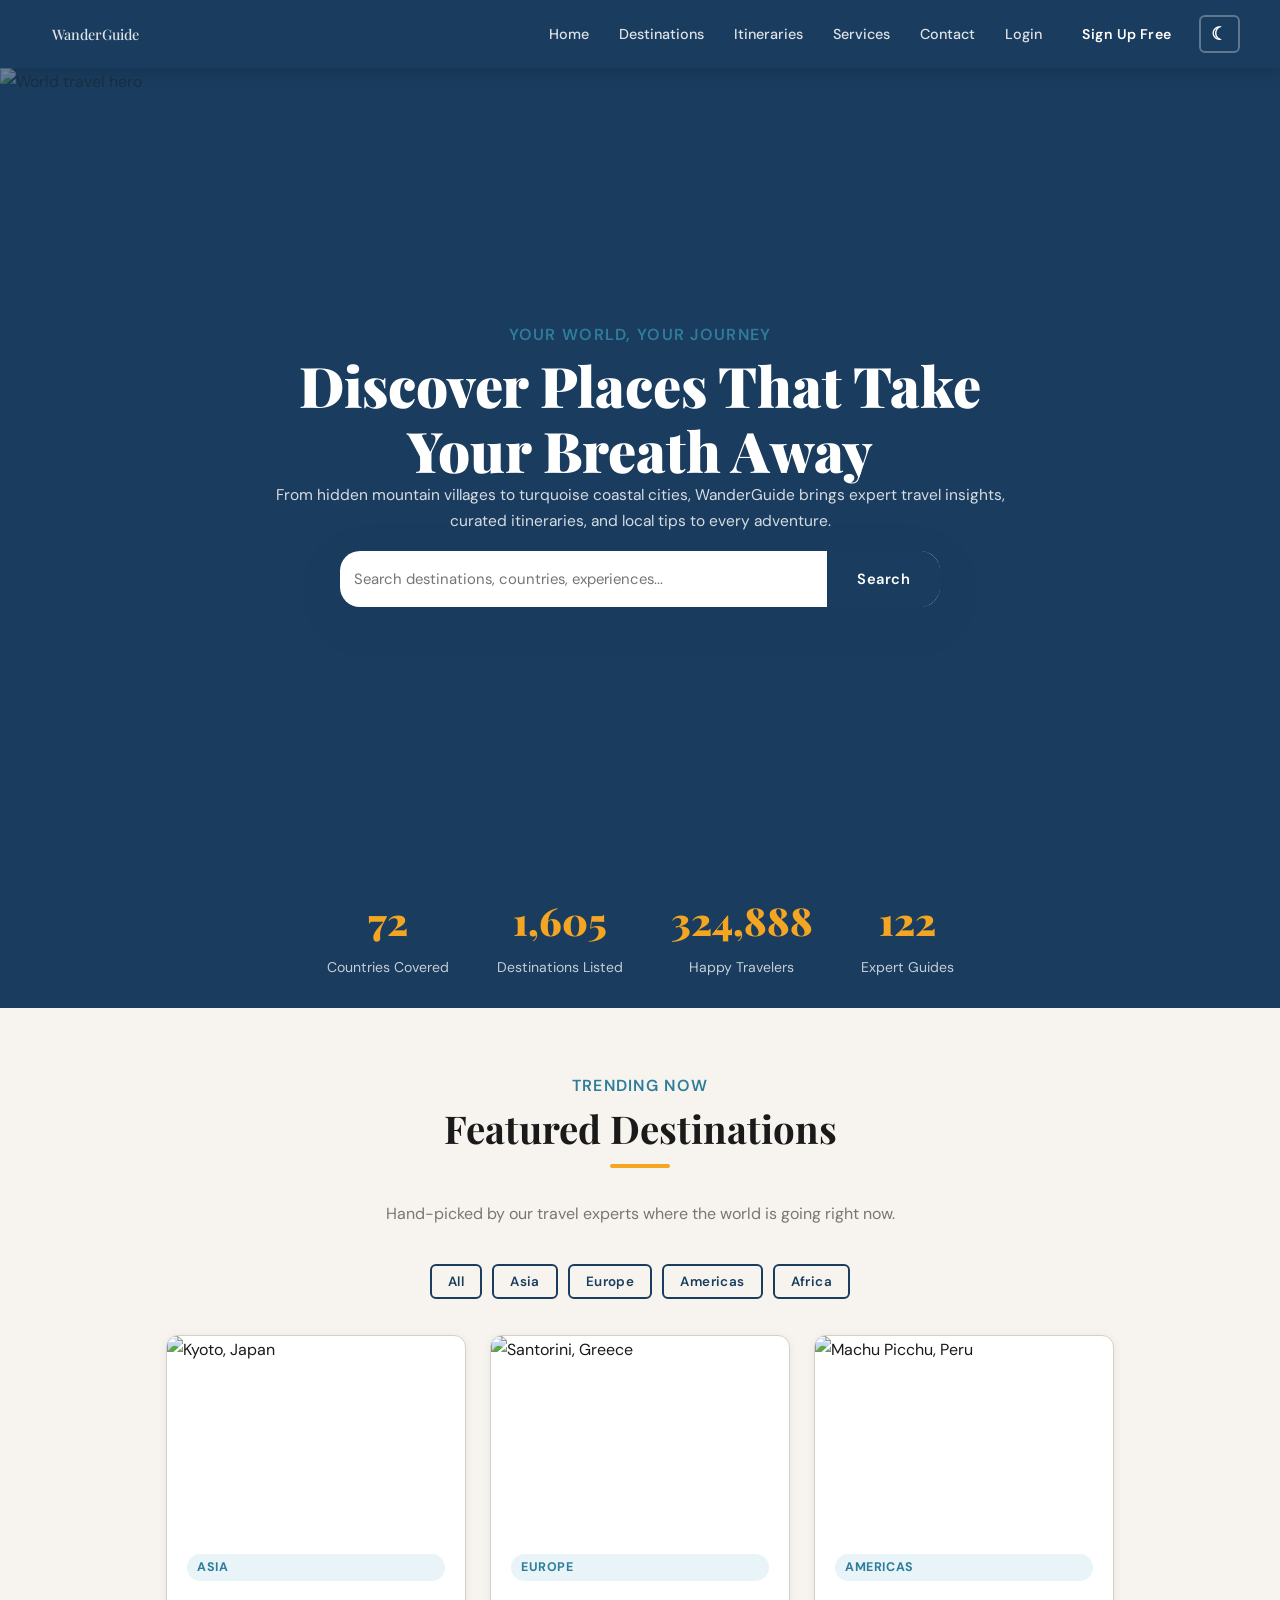
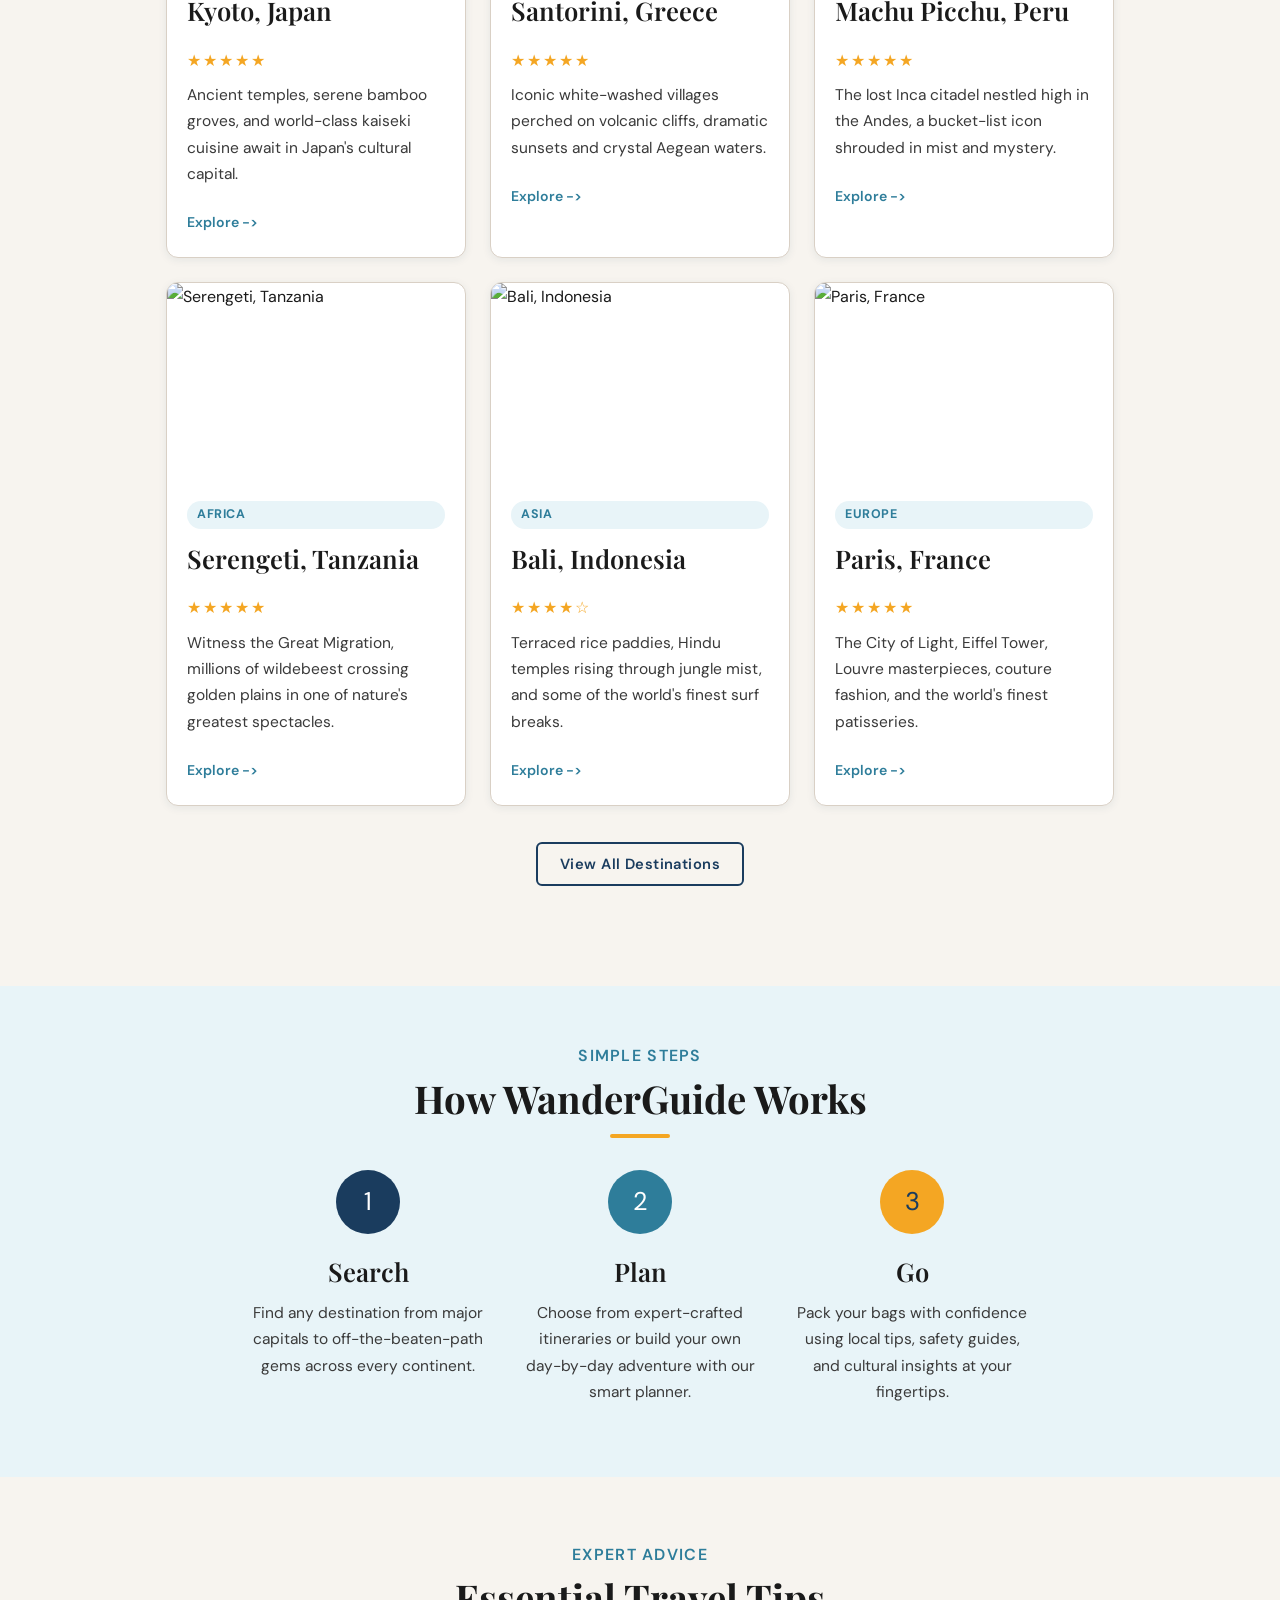
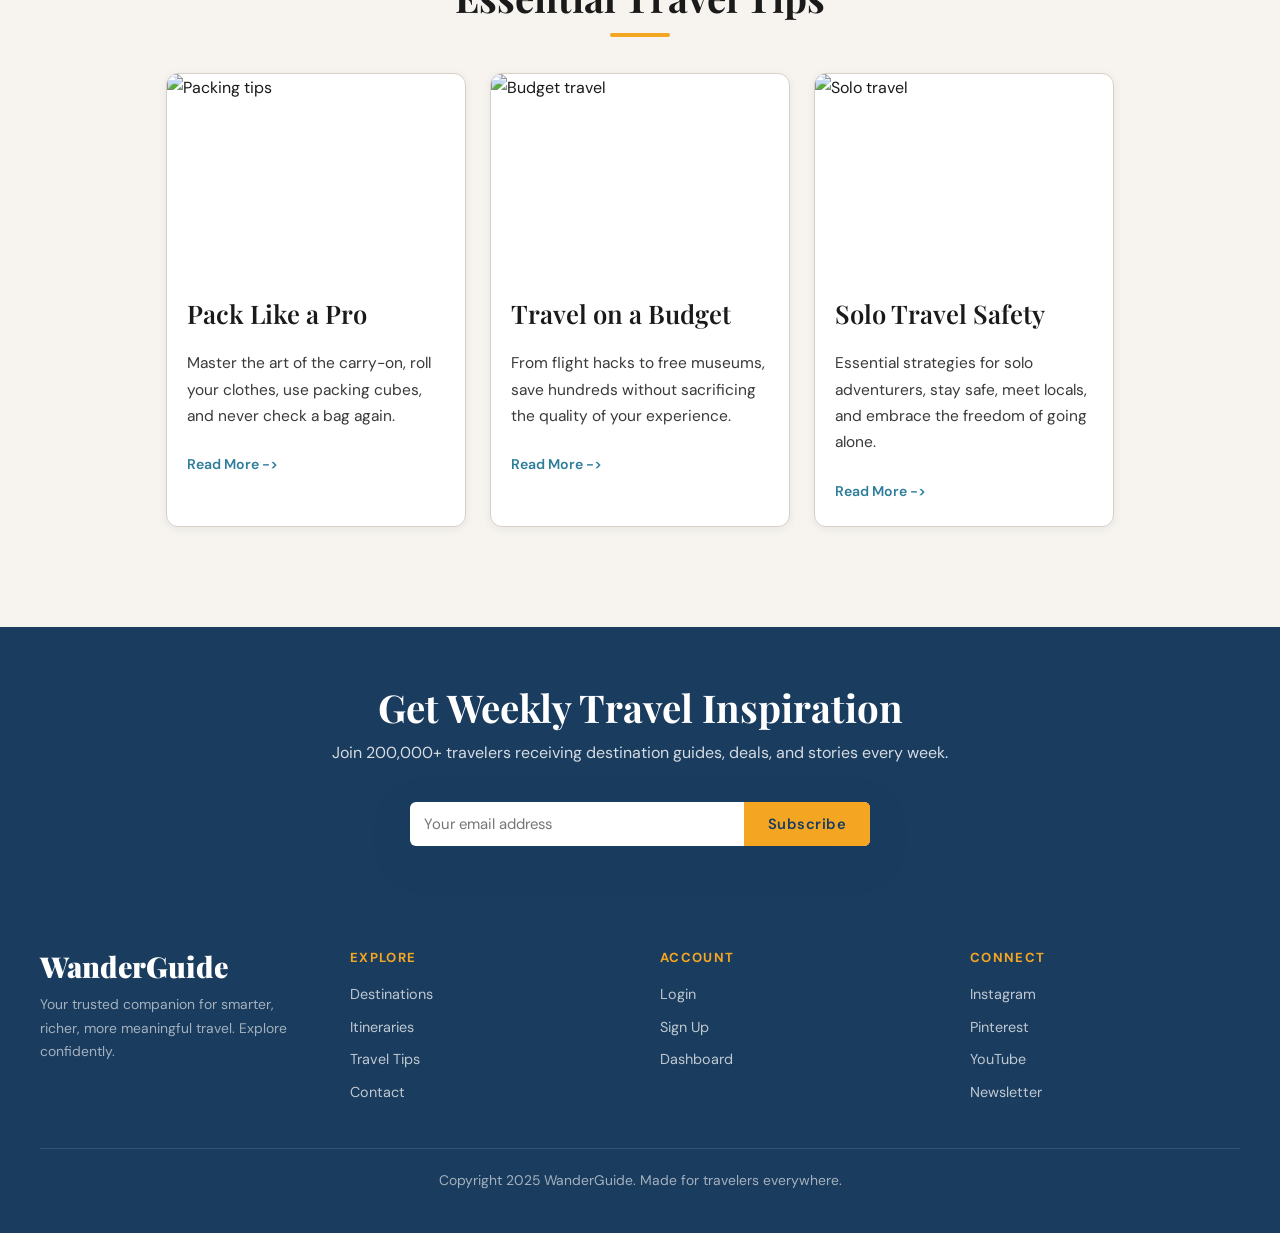
==== TravelGuide/index.html @ c43b53de "Initial commit" ====
<!DOCTYPE html>
<html lang="en">
<head>
  <meta charset="UTF-8">
  <meta name="viewport" content="width=device-width, initial-scale=1.0">
  <title>WanderGuide - Explore the World</title>
  <link rel="stylesheet" href="cssFile/globalStyles.css">
</head>
<body class="page">
  <nav>
    <a href="index.html">WanderGuide</a>
    <button class="menu-toggle" id="menuToggle" aria-label="Toggle menu" aria-expanded="false">
      <span></span><span></span><span></span>
    </button>
    <ul id="navMenu">
      <li><a href="index.html">Home</a></li>
      <li class="dropdown">
        <a href="pages/destinations.html">Destinations</a>
        <ul class="dropdown-menu">
          <li><a href="pages/destinations.html?region=asia">Asia</a></li>
          <li><a href="pages/destinations.html?region=europe">Europe</a></li>
          <li><a href="pages/destinations.html?region=americas">Americas</a></li>
          <li><a href="pages/destinations.html?region=africa">Africa</a></li>
        </ul>
      </li>
      <li><a href="pages/itineraries.html">Itineraries</a></li>
      <li><a href="pages/services.html">Services</a></li>
      <li><a href="pages/contact.html">Contact</a></li>
      <li><a href="pages/login.html">Login</a></li>
      <li><button onclick="location.href='pages/signup.html'">Sign Up Free</button></li>
      <li><button class="theme-toggle" id="themeToggle" onclick="toggleTheme()">Moon</button></li>
    </ul>
  </nav>

  <section class="hero">
    <img class="hero-bg" src="https://images.unsplash.com/photo-1488085061387-422e29b40080?w=1600&q=80" alt="World travel hero">
    <div class="hero-content">
      <h4>Your World, Your Journey</h4>
      <h1>Discover Places That Take Your Breath Away</h1>
      <p>From hidden mountain villages to turquoise coastal cities, WanderGuide brings expert travel insights, curated itineraries, and local tips to every adventure.</p>
      <form id="heroSearch" class="search-bar">
        <input id="searchInput" type="text" placeholder="Search destinations, countries, experiences..." autocomplete="off">
        <button type="submit">Search</button>
      </form>
    </div>
  </section>

  <section class="stats-strip">
    <div class="stats-grid">
      <div class="stat-item">
        <strong data-counter="190">0</strong>
        <span>Countries Covered</span>
      </div>
      <div class="stat-item">
        <strong data-counter="4200">0</strong>
        <span>Destinations Listed</span>
      </div>
      <div class="stat-item">
        <strong data-counter="850000">0</strong>
        <span>Happy Travelers</span>
      </div>
      <div class="stat-item">
        <strong data-counter="320">0</strong>
        <span>Expert Guides</span>
      </div>
    </div>
  </section>

  <section class="section">
    <h4 class="section-title">Trending Now</h4>
    <h2 class="section-title">Featured Destinations</h2>
    <div class="divider"></div>
    <p class="section-subtitle">Hand-picked by our travel experts where the world is going right now.</p>

    <div class="filter-row">
      <button class="filter-btn" data-filter="all" onclick="filterDestinations('all')">All</button>
      <button class="filter-btn" data-filter="asia" onclick="filterDestinations('asia')">Asia</button>
      <button class="filter-btn" data-filter="europe" onclick="filterDestinations('europe')">Europe</button>
      <button class="filter-btn" data-filter="americas" onclick="filterDestinations('americas')">Americas</button>
      <button class="filter-btn" data-filter="africa" onclick="filterDestinations('africa')">Africa</button>
    </div>

    <div class="card-container">
      <div class="card reveal" data-category="asia">
        <img src="https://images.unsplash.com/photo-1528360983277-13d401cdc186?w=600&q=80" alt="Kyoto, Japan">
        <div class="card-body">
          <span class="tag">Asia</span>
          <h3>Kyoto, Japan</h3>
          <div class="stars">★★★★★</div>
          <p>Ancient temples, serene bamboo groves, and world-class kaiseki cuisine await in Japan's cultural capital.</p>
          <a href="pages/destinations.html">Explore -></a>
        </div>
      </div>

      <div class="card reveal" data-category="europe">
        <img src="https://images.unsplash.com/photo-1523531294919-4bcd7c65e216?w=600&q=80" alt="Santorini, Greece">
        <div class="card-body">
          <span class="tag">Europe</span>
          <h3>Santorini, Greece</h3>
          <div class="stars">★★★★★</div>
          <p>Iconic white-washed villages perched on volcanic cliffs, dramatic sunsets and crystal Aegean waters.</p>
          <a href="pages/destinations.html">Explore -></a>
        </div>
      </div>

      <div class="card reveal" data-category="americas">
        <img src="https://images.unsplash.com/photo-1526392060635-9d6019884377?w=600&q=80" alt="Machu Picchu, Peru">
        <div class="card-body">
          <span class="tag">Americas</span>
          <h3>Machu Picchu, Peru</h3>
          <div class="stars">★★★★★</div>
          <p>The lost Inca citadel nestled high in the Andes, a bucket-list icon shrouded in mist and mystery.</p>
          <a href="pages/destinations.html">Explore -></a>
        </div>
      </div>

      <div class="card reveal" data-category="africa">
        <img src="https://images.unsplash.com/photo-1516026672322-bc52d61a55d5?w=600&q=80" alt="Serengeti, Tanzania">
        <div class="card-body">
          <span class="tag">Africa</span>
          <h3>Serengeti, Tanzania</h3>
          <div class="stars">★★★★★</div>
          <p>Witness the Great Migration, millions of wildebeest crossing golden plains in one of nature's greatest spectacles.</p>
          <a href="pages/destinations.html">Explore -></a>
        </div>
      </div>

      <div class="card reveal" data-category="asia">
        <img src="https://images.unsplash.com/photo-1506905925346-21bda4d32df4?w=600&q=80" alt="Bali, Indonesia">
        <div class="card-body">
          <span class="tag">Asia</span>
          <h3>Bali, Indonesia</h3>
          <div class="stars">★★★★☆</div>
          <p>Terraced rice paddies, Hindu temples rising through jungle mist, and some of the world's finest surf breaks.</p>
          <a href="pages/destinations.html">Explore -></a>
        </div>
      </div>

      <div class="card reveal" data-category="europe">
        <img src="https://images.unsplash.com/photo-1502602898657-3e91760cbb34?w=600&auto=format&fit=crop&q=60&ixlib=rb-4.1.0&ixid=M3wxMjA3fDB8MHxzZWFyY2h8NHx8cGFyaXN8ZW58MHx8MHx8fDA%3D" alt="Paris, France">
        <div class="card-body">
          <span class="tag">Europe</span>
          <h3>Paris, France</h3>
          <div class="stars">★★★★★</div>
          <p>The City of Light, Eiffel Tower, Louvre masterpieces, couture fashion, and the world's finest patisseries.</p>
          <a href="pages/destinations.html">Explore -></a>
        </div>
      </div>
    </div>

    <div class="section-subtitle">
      <button class="btn-outline" onclick="location.href='pages/destinations.html'">View All Destinations</button>
    </div>
  </section>

  <section class="band-soft">
    <div class="wide-wrap">
      <h4 class="section-title">Simple Steps</h4>
      <h2 class="section-title">How WanderGuide Works</h2>
      <div class="divider"></div>
      <div class="feature-grid">
        <div class="feature-item reveal">
          <div class="feature-icon">1</div>
          <h3>Search</h3>
          <p>Find any destination from major capitals to off-the-beaten-path gems across every continent.</p>
        </div>
        <div class="feature-item reveal">
          <div class="feature-icon">2</div>
          <h3>Plan</h3>
          <p>Choose from expert-crafted itineraries or build your own day-by-day adventure with our smart planner.</p>
        </div>
        <div class="feature-item reveal">
          <div class="feature-icon">3</div>
          <h3>Go</h3>
          <p>Pack your bags with confidence using local tips, safety guides, and cultural insights at your fingertips.</p>
        </div>
      </div>
    </div>
  </section>

  <section class="section">
    <h4 class="section-title">Expert Advice</h4>
    <h2 class="section-title">Essential Travel Tips</h2>
    <div class="divider"></div>
    <div class="card-container">
      <div class="card reveal">
        <img src="https://images.unsplash.com/photo-1553913861-c0fddf2619ee?w=600&q=80" alt="Packing tips">
        <div class="card-body">
          <h3>Pack Like a Pro</h3>
          <p>Master the art of the carry-on, roll your clothes, use packing cubes, and never check a bag again.</p>
          <a href="pages/services.html">Read More -></a>
        </div>
      </div>
      <div class="card reveal">
        <img src="https://images.unsplash.com/photo-1476514525535-07fb3b4ae5f1?w=600&q=80" alt="Budget travel">
        <div class="card-body">
          <h3>Travel on a Budget</h3>
          <p>From flight hacks to free museums, save hundreds without sacrificing the quality of your experience.</p>
          <a href="pages/services.html">Read More -></a>
        </div>
      </div>
      <div class="card reveal">
        <img src="https://images.unsplash.com/photo-1530521954074-e64f6810b32d?w=600&q=80" alt="Solo travel">
        <div class="card-body">
          <h3>Solo Travel Safety</h3>
          <p>Essential strategies for solo adventurers, stay safe, meet locals, and embrace the freedom of going alone.</p>
          <a href="pages/services.html">Read More -></a>
        </div>
      </div>
    </div>
  </section>

  <section class="band-dark">
    <h2 class="section-title">Get Weekly Travel Inspiration</h2>
    <p class="section-subtitle">Join 200,000+ travelers receiving destination guides, deals, and stories every week.</p>
    <form class="subscribe-form" onsubmit="event.preventDefault();showToast('Subscribed!');">
      <input type="email" placeholder="Your email address">
      <button type="submit" class="btn-accent">Subscribe</button>
    </form>
  </section>

  <footer>
    <div class="footer-container">
      <div>
        <h1>WanderGuide</h1>
        <p>Your trusted companion for smarter, richer, more meaningful travel. Explore confidently.</p>
      </div>
      <div>
        <h2>Explore</h2>
        <a href="pages/destinations.html">Destinations</a>
        <a href="pages/itineraries.html">Itineraries</a>
        <a href="pages/services.html">Travel Tips</a>
        <a href="pages/contact.html">Contact</a>
      </div>
      <div>
        <h2>Account</h2>
        <a href="pages/login.html">Login</a>
        <a href="pages/signup.html">Sign Up</a>
        <a href="pages/dashboard.html">Dashboard</a>
      </div>
      <div>
        <h2>Connect</h2>
        <a href="#">Instagram</a>
        <a href="#">Pinterest</a>
        <a href="#">YouTube</a>
        <a href="#">Newsletter</a>
      </div>
    </div>
    <p class="footer-base">Copyright 2025 WanderGuide. Made for travelers everywhere.</p>
  </footer>

  <script src="jsFile/jsFunctions.js"></script>
</body>
</html>
---- TravelGuide/cssFile/globalStyles.css ----
@import url('https://fonts.googleapis.com/css2?family=Playfair+Display:wght@400;600;700;900&family=DM+Sans:wght@300;400;500;600;700&display=swap');

:root {
  --brand-primary-color: #1a3c5e;
  --brand-secondary-color: #2e7d9a;
  --brand-third-color: #f4a623;
  --brand-fourth-color: #e8f4f8;
  --brand-accent-color: #e05c2a;
  --bg-main: #f7f4ef;
  --bg-card: #ffffff;
  --text-primary-color: #1a1a1a;
  --text-secondary-color: #3a3a3a;
  --text-muted-color: #777777;
  --text-focus-color: #1a3c5e;
  --border-muted-color: #d9d0c5;
  --radius-sm: 6px;
  --radius-md: 12px;
  --radius-lg: 20px;
  --shadow-sm: 0 2px 8px rgba(26, 60, 94, 0.08);
  --shadow-md: 0 6px 24px rgba(26, 60, 94, 0.13);
  --shadow-lg: 0 12px 40px rgba(26, 60, 94, 0.18);
  --transition: 0.3s ease;
}

[data-theme="dark"] {
  --bg-main: #0f1e2d;
  --bg-card: #172435;
  --text-primary-color: #f0ece4;
  --text-secondary-color: #c8c0b0;
  --text-muted-color: #8a8078;
  --text-focus-color: #f4a623;
  --border-muted-color: #2a3a4a;
}

*,
*::before,
*::after {
  box-sizing: border-box;
  margin: 0;
  padding: 0;
}

body {
  font-family: 'DM Sans', sans-serif;
  background: var(--bg-main);
  color: var(--text-primary-color);
  line-height: 1.7;
  font-size: 16px;
  transition: background var(--transition), color var(--transition);
}

img {
  display: block;
  max-width: 100%;
}

ul {
  list-style: none;
}

a {
  color: var(--brand-secondary-color);
  text-decoration: none;
  transition: color var(--transition);
}

a:hover {
  color: var(--brand-third-color);
}

h1,
h2,
h3 {
  font-family: 'Playfair Display', serif;
  color: var(--text-primary-color);
}

h1 {
  font-size: clamp(2rem, 5vw, 3.5rem);
  font-weight: 900;
  line-height: 1.15;
}

h2 {
  font-size: clamp(1.5rem, 3.5vw, 2.4rem);
  font-weight: 700;
  line-height: 1.25;
  margin-bottom: 0.5rem;
}

h3 {
  font-size: clamp(1.1rem, 2.5vw, 1.6rem);
  font-weight: 600;
  margin-bottom: 0.4rem;
}

h4 {
  font-size: 1rem;
  font-weight: 600;
  text-transform: uppercase;
  letter-spacing: 0.08em;
  color: var(--brand-secondary-color);
  margin-bottom: 0.3rem;
}

p {
  color: var(--text-secondary-color);
  margin-bottom: 1rem;
  font-size: 0.97rem;
}

body.page {
  min-height: 100vh;
  display: flex;
  flex-direction: column;
}

button {
  font-family: 'DM Sans', sans-serif;
  font-size: 0.92rem;
  font-weight: 600;
  padding: 10px 22px;
  border: 2px solid var(--brand-primary-color);
  border-radius: var(--radius-sm);
  background: var(--brand-primary-color);
  color: #fff;
  cursor: pointer;
  letter-spacing: 0.03em;
  transition: background var(--transition), border-color var(--transition), color var(--transition), transform 0.15s, box-shadow var(--transition);
  display: inline-flex;
  align-items: center;
  justify-content: center;
  gap: 6px;
}

button:hover {
  background: var(--brand-secondary-color);
  border-color: var(--brand-secondary-color);
  transform: translateY(-2px);
  box-shadow: var(--shadow-sm);
}

.btn-outline {
  background: transparent;
  color: var(--brand-primary-color);
}

.btn-outline:hover {
  background: var(--brand-primary-color);
  color: #fff;
}

.btn-accent {
  background: var(--brand-third-color);
  border-color: var(--brand-third-color);
  color: var(--brand-primary-color);
}

.btn-accent:hover {
  background: var(--brand-accent-color);
  border-color: var(--brand-accent-color);
  color: #fff;
}

.btn-sm {
  padding: 7px 16px;
  font-size: 0.84rem;
}

.btn-lg {
  padding: 14px 36px;
  font-size: 1.05rem;
  border-radius: var(--radius-md);
}

.btn-tiny {
  padding: 4px 10px;
  font-size: 0.76rem;
}

.full-button {
  width: 100%;
  justify-content: center;
}

.link-button {
  background: none;
  border: none;
  color: var(--brand-secondary-color);
  padding: 0;
  font-weight: 500;
  text-decoration: underline;
}

.link-button:hover {
  background: none;
  border-color: transparent;
  color: var(--brand-third-color);
  transform: none;
  box-shadow: none;
}

nav {
  display: flex;
  align-items: center;
  justify-content: space-between;
  padding: 0 40px;
  min-height: 68px;
  background: var(--brand-primary-color);
  position: sticky;
  top: 0;
  z-index: 999;
  box-shadow: 0 2px 16px rgba(0, 0, 0, 0.18);
}

nav > a {
  font-family: 'Playfair Display', serif;
  font-size: 1.5rem;
  font-weight: 900;
  color: #fff;
  white-space: nowrap;
}

nav > a:hover {
  color: var(--brand-third-color);
}

nav ul {
  display: flex;
  align-items: center;
  gap: 6px;
}

nav li {
  position: relative;
}

nav a {
  color: rgba(255, 255, 255, 0.85);
  font-size: 0.9rem;
  font-weight: 500;
  padding: 6px 12px;
  border-radius: var(--radius-sm);
}

nav a:hover {
  color: #fff;
  background: rgba(255, 255, 255, 0.12);
}

nav li > button {
  padding: 8px 20px;
  font-size: 0.88rem;
}

nav li > .theme-toggle {
  background: transparent;
  border-color: rgba(255, 255, 255, 0.3);
  font-size: 1.1rem;
  padding: 6px 10px;
  color: #fff;
}

nav li > .theme-toggle:hover {
  background: rgba(255, 255, 255, 0.12);
  border-color: rgba(255, 255, 255, 0.45);
  color: #fff;
}

.dropdown-menu {
  display: none;
  position: absolute;
  top: calc(100% + 8px);
  left: 0;
  min-width: 180px;
  padding: 6px 0;
  background: var(--bg-card);
  border: 1px solid var(--border-muted-color);
  border-radius: var(--radius-md);
  box-shadow: var(--shadow-md);
}

.dropdown:hover .dropdown-menu {
  display: flex;
  flex-direction: column;
}

.dropdown-menu a {
  color: var(--text-primary-color);
  padding: 9px 18px;
  border-radius: 0;
}

.dropdown-menu a:hover {
  background: var(--brand-fourth-color);
  color: var(--brand-primary-color);
}

.menu-toggle {
  display: none;
  flex-direction: column;
  justify-content: center;
  gap: 5px;
  width: 36px;
  height: 36px;
  padding: 4px;
  background: none;
  border: none;
  box-shadow: none;
}

.menu-toggle:hover {
  background: none;
  border-color: transparent;
  transform: none;
  box-shadow: none;
}

.menu-toggle span {
  width: 100%;
  height: 2px;
  background: #fff;
  border-radius: 2px;
}

.section {
  width: min(1200px, calc(100% - 80px));
  margin: 0 auto;
  padding: 64px 0;
}

.band-soft,
.band-dark {
  padding: 56px 40px;
}

.band-soft {
  background: var(--brand-fourth-color);
}

.band-dark {
  background: var(--brand-primary-color);
}

.section-title,
.section-subtitle {
  text-align: center;
}

.section-subtitle {
  color: var(--text-muted-color);
  font-size: 1rem;
  margin-bottom: 36px;
}

.divider {
  width: 60px;
  height: 4px;
  margin: 12px auto 32px;
  border-radius: 4px;
  background: var(--brand-third-color);
}

.hero {
  position: relative;
  min-height: 88vh;
  display: flex;
  align-items: center;
  justify-content: center;
  overflow: hidden;
  background: var(--brand-primary-color);
}

.hero-bg,
.page-hero img {
  position: absolute;
  inset: 0;
  width: 100%;
  height: 100%;
  object-fit: cover;
}

.hero-bg {
  opacity: 0.4;
}

.hero-content,
.page-hero .hero-copy {
  position: relative;
  z-index: 1;
  text-align: center;
}

.hero-content {
  max-width: 780px;
  padding: 40px 24px;
}

.hero-content h1,
.page-hero h1,
.band-dark h2 {
  color: #fff;
}

.hero-content p,
.page-hero p,
.band-dark p {
  color: rgba(255, 255, 255, 0.82);
}

.page-hero {
  position: relative;
  overflow: hidden;
  background: var(--brand-primary-color);
  padding: 56px 40px;
  text-align: center;
}

.page-hero::before,
.auth-media::before {
  content: "";
  position: absolute;
  inset: 0;
  background: linear-gradient(to top, rgba(26, 60, 94, 0.85) 0%, rgba(26, 60, 94, 0.2) 60%);
}

.page-hero::before {
  opacity: 0.8;
}

.page-hero .hero-copy {
  max-width: 560px;
  margin: 0 auto;
}

.page-hero h4 {
  color: var(--brand-third-color);
}

.search-bar,
.subscribe-form {
  display: flex;
  align-items: center;
  overflow: hidden;
  background: #fff;
  box-shadow: var(--shadow-lg);
}

.search-bar {
  max-width: 600px;
  margin: 0 auto;
  border-radius: var(--radius-lg);
}

.subscribe-form {
  max-width: 460px;
  margin: 0 auto;
  border-radius: var(--radius-sm);
}

.search-bar input,
.subscribe-form input {
  flex: 1;
  border: none;
  border-radius: 0;
  background: transparent;
}

.search-bar input:focus,
.subscribe-form input:focus {
  border: none;
  box-shadow: none;
}

.search-bar button,
.subscribe-form button {
  border-radius: 0;
  white-space: nowrap;
}

.search-bar button {
  padding: 16px 28px;
}

.stats-strip {
  background: var(--brand-primary-color);
  padding: 28px 40px;
}

.stats-grid {
  display: flex;
  flex-wrap: wrap;
  justify-content: center;
  gap: 48px;
  width: min(900px, 100%);
  margin: 0 auto;
}

.stat-item {
  text-align: center;
}

.stat-item strong {
  display: block;
  font-family: 'Playfair Display', serif;
  font-size: 2.4rem;
  font-weight: 900;
  color: var(--brand-third-color);
}

.stat-item span {
  color: rgba(255, 255, 255, 0.75);
  font-size: 0.88rem;
}

.filter-row,
.button-row,
.feature-grid,
.trip-grid,
.card-container,
.stat-grid,
.dashboard-grid,
.contact-grid {
  display: flex;
  flex-wrap: wrap;
}

.filter-row {
  justify-content: center;
  gap: 10px;
  margin-bottom: 32px;
}

.filter-row.compact {
  align-items: center;
  margin-bottom: 0;
}

.filter-label {
  font-size: 0.87rem;
  font-weight: 600;
  color: var(--text-muted-color);
}

.filter-btn {
  padding: 7px 16px;
  font-size: 0.84rem;
  background: transparent;
  color: var(--brand-primary-color);
}

.filter-btn.active {
  background: var(--brand-primary-color);
  border-color: var(--brand-primary-color);
  color: #fff;
}

.button-row {
  justify-content: center;
  gap: 14px;
  margin-top: 32px;
}

.feature-grid {
  justify-content: center;
  gap: 32px;
  margin-top: 16px;
}

.feature-item {
  flex: 1;
  min-width: 200px;
  max-width: 240px;
  text-align: center;
}

.feature-icon {
  width: 64px;
  height: 64px;
  margin: 0 auto 16px;
  border-radius: 50%;
  display: flex;
  align-items: center;
  justify-content: center;
  font-size: 1.6rem;
  color: #fff;
  background: var(--brand-primary-color);
}

.feature-item:nth-child(2) .feature-icon {
  background: var(--brand-secondary-color);
}

.feature-item:nth-child(3) .feature-icon {
  background: var(--brand-third-color);
  color: var(--brand-primary-color);
}

.card-container {
  justify-content: center;
  gap: 24px;
  margin: 36px 12px;
  padding: 0 12px;
}

.card {
  width: 300px;
  display: flex;
  flex-direction: column;
  background: var(--bg-card);
  border: 1px solid var(--border-muted-color);
  border-radius: var(--radius-md);
  overflow: hidden;
  box-shadow: var(--shadow-sm);
  transition: transform var(--transition), box-shadow var(--transition);
}

.card:hover {
  transform: translateY(-6px);
  box-shadow: var(--shadow-lg);
}

.card img {
  width: 100%;
  height: 200px;
  object-fit: cover;
}

.card-body {
  flex: 1;
  display: flex;
  flex-direction: column;
  gap: 8px;
  padding: 18px 20px 22px;
}

.card-body a {
  display: inline-flex;
  align-items: center;
  gap: 4px;
  font-size: 0.88rem;
  font-weight: 600;
}

.card-top,
.card-bottom,
.price-line,
.contact-line,
.inline-fields,
.split-line,
.social-row,
.perks-list,
.perk-item,
.checkbox-row,
.auth-note,
.trip-actions,
.quick-actions {
  display: flex;
}

.card-top,
.card-bottom,
.split-line {
  align-items: center;
  justify-content: space-between;
}

.card-bottom {
  margin-top: auto;
}

.price-line {
  font-size: 0.88rem;
  font-weight: 700;
  color: var(--brand-third-color);
}

.tag,
.badge {
  display: inline-flex;
  align-items: center;
  border-radius: 20px;
  font-size: 0.78rem;
  font-weight: 700;
}

.tag {
  padding: 3px 10px;
  background: var(--brand-fourth-color);
  color: var(--brand-secondary-color);
  text-transform: uppercase;
  letter-spacing: 0.05em;
}

.badge {
  gap: 4px;
  padding: 4px 12px;
  background: var(--brand-third-color);
  color: var(--brand-primary-color);
}

.tag-warm {
  background: #fff3cd;
  color: #856404;
}

.stars {
  color: var(--brand-third-color);
  letter-spacing: 2px;
}

.table-container {
  width: 100%;
  overflow-x: auto;
  margin-top: 20px;
  border-radius: var(--radius-md);
}

table {
  width: 100%;
  border-collapse: collapse;
  background: var(--bg-card);
  box-shadow: var(--shadow-sm);
}

thead {
  background: var(--brand-primary-color);
}

th,
td {
  padding: 13px 18px;
  text-align: left;
}

th {
  color: #fff;
  font-size: 0.84rem;
  font-weight: 600;
  text-transform: uppercase;
  letter-spacing: 0.07em;
  white-space: nowrap;
}

td {
  color: var(--text-secondary-color);
  border-bottom: 1px solid var(--border-muted-color);
  white-space: nowrap;
}

tbody tr:nth-child(even) {
  background: var(--brand-fourth-color);
}

tbody tr:nth-child(odd) {
  background: var(--bg-card);
}

tbody tr:hover {
  background: rgba(46, 125, 154, 0.12);
}

.table-row-selected {
  background: rgba(244, 166, 35, 0.15) !important;
  outline: 2px solid var(--brand-third-color);
}

label {
  display: block;
  margin-bottom: 5px;
  font-size: 0.85rem;
  font-weight: 600;
  color: var(--text-focus-color);
  text-transform: uppercase;
  letter-spacing: 0.03em;
}

input,
select,
textarea {
  width: 100%;
  padding: 11px 14px;
  font-family: 'DM Sans', sans-serif;
  font-size: 0.93rem;
  color: var(--text-primary-color);
  background: var(--bg-main);
  border: 1.5px solid var(--border-muted-color);
  border-radius: var(--radius-sm);
  transition: border-color var(--transition), box-shadow var(--transition);
}

input:focus,
select:focus,
textarea:focus {
  outline: none;
  border-color: var(--brand-third-color);
  box-shadow: 0 0 0 3px rgba(244, 166, 35, 0.18);
  background: var(--bg-card);
}

select {
  appearance: none;
  background-image: url("data:image/svg+xml,%3Csvg xmlns='http://www.w3.org/2000/svg' width='12' height='8' viewBox='0 0 12 8'%3E%3Cpath d='M1 1l5 5 5-5' stroke='%231A3C5E' stroke-width='2' fill='none' stroke-linecap='round'/%3E%3C/svg%3E");
  background-repeat: no-repeat;
  background-position: right 14px center;
}

textarea {
  resize: vertical;
  min-height: 110px;
}

.select-container {
  position: relative;
}

.form-container {
  width: 100%;
  max-width: 480px;
  margin: 0 auto;
  padding: 40px;
  background: var(--bg-card);
  border-radius: var(--radius-lg);
  box-shadow: var(--shadow-md);
}

form > div {
  margin-bottom: 16px;
}

.inline-fields {
  gap: 12px;
}

.inline-fields > div {
  flex: 1;
}

.field-error {
  display: none;
  margin-top: 3px;
  font-size: 0.8rem;
  color: var(--brand-accent-color);
}

.checkbox-row {
  align-items: flex-start;
  gap: 8px;
  text-transform: none;
  font-size: 0.87rem;
  font-weight: 400;
  cursor: pointer;
}

.checkbox-row input {
  width: auto;
  margin: 0;
}

.checkbox-row.compact {
  align-items: center;
}

.alert {
  margin-bottom: 16px;
  padding: 14px 20px;
  border-left: 4px solid var(--brand-secondary-color);
  border-radius: var(--radius-sm);
  background: var(--brand-fourth-color);
  color: var(--text-focus-color);
  font-size: 0.92rem;
  font-weight: 500;
}

.contact-grid,
.dashboard-grid {
  gap: 28px;
  align-items: flex-start;
}

.contact-grid {
  gap: 48px;
  justify-content: center;
}

.contact-side {
  flex: 1;
  min-width: 260px;
  max-width: 320px;
  display: flex;
  flex-direction: column;
  gap: 20px;
}

.contact-card,
.quick-panel,
.spotlight-card,
.stat-box {
  background: var(--bg-card);
  border: 1px solid var(--border-muted-color);
  border-radius: var(--radius-md);
  box-shadow: var(--shadow-sm);
}

.contact-card {
  width: 100%;
}

.contact-mark {
  font-size: 1.8rem;
  margin-bottom: 8px;
}

.contact-line {
  flex-direction: column;
}

.message-form {
  flex: 2;
  max-width: 560px;
}

.faq-wrap,
.tips-wrap,
.plans-wrap,
.compare-wrap,
.wide-wrap {
  width: min(1100px, 100%);
  margin: 0 auto;
}

.plans-wrap,
.faq-wrap {
  max-width: 900px;
}

.page-main,
.dashboard-main,
.auth-layout {
  flex: 1;
}

.auth-layout {
  min-height: calc(100vh - 68px);
  display: flex;
}

.auth-side,
.auth-media {
  flex: 1;
}

.auth-side {
  display: flex;
  align-items: center;
  justify-content: center;
  padding: 48px 24px;
  background: var(--bg-main);
}

.auth-media {
  position: relative;
  min-height: 400px;
  display: flex;
  align-items: flex-end;
  padding: 48px;
  overflow: hidden;
}

.auth-media img,
.auth-copy {
  position: relative;
  z-index: 1;
}

.auth-media img {
  position: absolute;
  inset: 0;
  width: 100%;
  height: 100%;
  object-fit: cover;
  z-index: 0;
}

.auth-copy {
  color: #fff;
}

.auth-copy h2,
.auth-copy strong {
  color: #fff;
}

.auth-copy p {
  color: rgba(255, 255, 255, 0.8);
}

.auth-note {
  align-items: center;
  justify-content: space-between;
  margin-bottom: 20px;
}

.auth-divider {
  position: relative;
  text-align: center;
  color: var(--text-muted-color);
  font-size: 0.82rem;
}

.auth-divider::before {
  content: "";
  position: absolute;
  top: 50%;
  left: 0;
  right: 0;
  height: 1px;
  background: var(--border-muted-color);
}

.auth-divider span {
  position: relative;
  z-index: 1;
  padding: 0 12px;
  background: var(--bg-card);
}

.social-row {
  gap: 10px;
}

.social-row button {
  flex: 1;
}

.perks-list {
  flex-direction: column;
  gap: 14px;
}

.perk-item {
  align-items: flex-start;
  gap: 12px;
}

.perk-mark {
  min-width: 32px;
  font-size: 1.4rem;
}

.mini-footer {
  padding: 20px 40px;
  text-align: center;
  background: var(--brand-primary-color);
}

.mini-footer p,
.mini-footer a {
  margin: 0;
  color: rgba(255, 255, 255, 0.8);
}

.mini-footer a {
  color: var(--brand-third-color);
}

.dashboard-main {
  width: min(1200px, calc(100% - 80px));
  margin: 0 auto;
  padding: 36px 0;
}

.welcome-banner {
  position: relative;
  overflow: hidden;
  margin-bottom: 32px;
  padding: 32px 36px;
  border-radius: var(--radius-lg);
  background: linear-gradient(135deg, var(--brand-primary-color), var(--brand-secondary-color));
}

.welcome-banner img {
  opacity: 0.12;
}

.welcome-banner .split-line {
  position: relative;
  z-index: 1;
  flex-wrap: wrap;
  gap: 20px;
}

.welcome-banner h4 {
  color: var(--brand-third-color);
}

.welcome-banner h2,
.welcome-banner p {
  color: #fff;
}

.stat-grid {
  gap: 20px;
  justify-content: center;
  margin-bottom: 32px;
}

.stat-box {
  flex: 1;
  min-width: 160px;
  max-width: 220px;
  padding: 24px 28px;
  text-align: center;
}

.stat-box strong {
  display: block;
  font-family: 'Playfair Display', serif;
  font-size: 2rem;
  font-weight: 900;
}

.stat-box span {
  color: var(--text-muted-color);
  font-size: 0.87rem;
}

.stat-box:nth-child(1) strong { color: var(--brand-primary-color); }
.stat-box:nth-child(2) strong { color: var(--brand-secondary-color); }
.stat-box:nth-child(3) strong { color: var(--brand-third-color); }
.stat-box:nth-child(4) strong { color: var(--brand-accent-color); }

.trip-panel {
  flex: 2;
  min-width: 280px;
}

.quick-panel {
  flex: 1;
  min-width: 220px;
  padding: 24px;
}

.quick-actions {
  flex-direction: column;
  gap: 10px;
}

.quick-actions button {
  width: 100%;
  justify-content: flex-start;
  gap: 10px;
}

.quick-actions .alt-button {
  background: var(--brand-secondary-color);
  border-color: var(--brand-secondary-color);
}

.saved-grid {
  justify-content: center;
  margin: 0 0 32px;
}

.saved-card {
  width: 220px;
}

.saved-card img {
  height: 140px;
}

.saved-card .card-body {
  padding: 14px 16px;
}

.saved-card h3 {
  font-size: 1rem;
}

.saved-card .stars {
  font-size: 0.8rem;
}

.saved-card button {
  margin-top: 8px;
}

.service-card .card-body {
  align-items: center;
  text-align: center;
  padding: 32px 20px;
}

.services-grid .card-body {
  align-items: center;
  text-align: center;
  padding: 32px 20px;
}

.service-icon {
  font-size: 2.4rem;
  margin-bottom: 12px;
}

.spotlight-layout {
  display: flex;
  flex-wrap: wrap;
  gap: 32px;
  justify-content: center;
  margin-bottom: 32px;
}

.spotlight-card {
  flex: 2;
  min-width: 280px;
  max-width: 680px;
  overflow: hidden;
}

.spotlight-card img {
  height: 300px;
}

.spotlight-card .card-body {
  padding: 28px;
}

.pill-row {
  display: flex;
  flex-wrap: wrap;
  gap: 8px;
  margin-bottom: 16px;
}

.accordion-panel {
  flex: 1;
  min-width: 260px;
  max-width: 360px;
}

.accordion {
  overflow: hidden;
  border: 1px solid var(--border-muted-color);
  border-radius: var(--radius-md);
}

.accordion-header {
  padding: 14px 18px;
  background: var(--bg-card);
  border-bottom: 1px solid var(--border-muted-color);
  font-weight: 600;
  cursor: pointer;
  user-select: none;
}

.accordion-header:last-of-type {
  border-bottom: none;
}

.accordion-header.active {
  color: var(--brand-third-color);
}

.accordion-body {
  max-height: 0;
  overflow: hidden;
  background: var(--bg-main);
  transition: max-height 0.4s ease;
}

.accordion-body p {
  padding: 12px 18px 16px;
  margin: 0;
}

.reveal {
  opacity: 0;
  transform: translateY(28px);
  transition: opacity 0.6s ease, transform 0.6s ease;
}

.revealed {
  opacity: 1;
  transform: none;
}

footer {
  margin-top: auto;
  padding: 48px 40px 24px;
  background: var(--brand-primary-color);
  color: rgba(255, 255, 255, 0.8);
}

.footer-container {
  display: flex;
  flex-wrap: wrap;
  justify-content: space-between;
  gap: 40px;
  width: min(1200px, 100%);
  margin: 0 auto 36px;
}

.footer-container > div {
  flex: 1;
  min-width: 180px;
}

footer h1 {
  font-size: 1.8rem;
  color: #fff;
  margin-bottom: 10px;
}

footer h2 {
  font-family: 'DM Sans', sans-serif;
  font-size: 0.82rem;
  font-weight: 700;
  margin-bottom: 16px;
  color: var(--brand-third-color);
  text-transform: uppercase;
  letter-spacing: 0.1em;
}

footer p {
  color: rgba(255, 255, 255, 0.6);
  font-size: 0.87rem;
}

footer a {
  display: block;
  margin-bottom: 8px;
  color: rgba(255, 255, 255, 0.72);
  font-size: 0.9rem;
}

.footer-base {
  padding-top: 20px;
  text-align: center;
  border-top: 1px solid rgba(255, 255, 255, 0.12);
}

#wg-toast {
  position: fixed;
  right: 24px;
  bottom: 24px;
  z-index: 9999;
  max-width: 320px;
  padding: 14px 22px;
  border-radius: 10px;
  color: #fff;
  font-size: 0.92rem;
  font-weight: 600;
  box-shadow: 0 4px 20px rgba(0, 0, 0, 0.18);
  opacity: 0;
  transform: translateY(12px);
  transition: all 0.35s ease;
}

@media (max-width: 1024px) {
  .section,
  .dashboard-main {
    width: min(100%, calc(100% - 48px));
  }
}

@media (max-width: 768px) {
  nav {
    padding: 0 20px;
    flex-wrap: wrap;
  }

  .menu-toggle {
    display: flex;
  }

  nav ul {
    display: none;
    flex-direction: column;
    align-items: flex-start;
    width: 100%;
    padding: 12px 0 16px;
  }

  nav ul.open {
    display: flex;
  }

  nav li,
  nav li a,
  nav li button {
    width: 100%;
  }

  .dropdown:hover .dropdown-menu {
    display: none;
  }

  .dropdown-menu {
    position: static;
    margin-top: 4px;
    background: rgba(255, 255, 255, 0.08);
    border: none;
    box-shadow: none;
  }

  .dropdown-menu a {
    color: rgba(255, 255, 255, 0.8);
  }

  .hero-content h1 {
    font-size: 2rem;
  }

  .section,
  .dashboard-main {
    width: min(100%, calc(100% - 28px));
    padding-top: 48px;
    padding-bottom: 48px;
  }

  .band-soft,
  .band-dark,
  .page-hero,
  footer,
  .stats-strip,
  .mini-footer {
    padding-left: 20px;
    padding-right: 20px;
  }

  .card {
    width: min(340px, 100%);
  }

  .form-container {
    padding: 28px 20px;
  }

  .auth-media {
    display: none;
  }

  .auth-layout {
    flex-direction: column;
  }
}

@media (max-width: 480px) {
  .search-bar,
  .subscribe-form {
    flex-direction: column;
    border-radius: var(--radius-md);
  }

  .search-bar button,
  .subscribe-form button {
    width: 100%;
  }

  .inline-fields,
  .social-row,
  .auth-note {
    flex-direction: column;
  }

  .stats-grid {
    gap: 28px;
  }
}
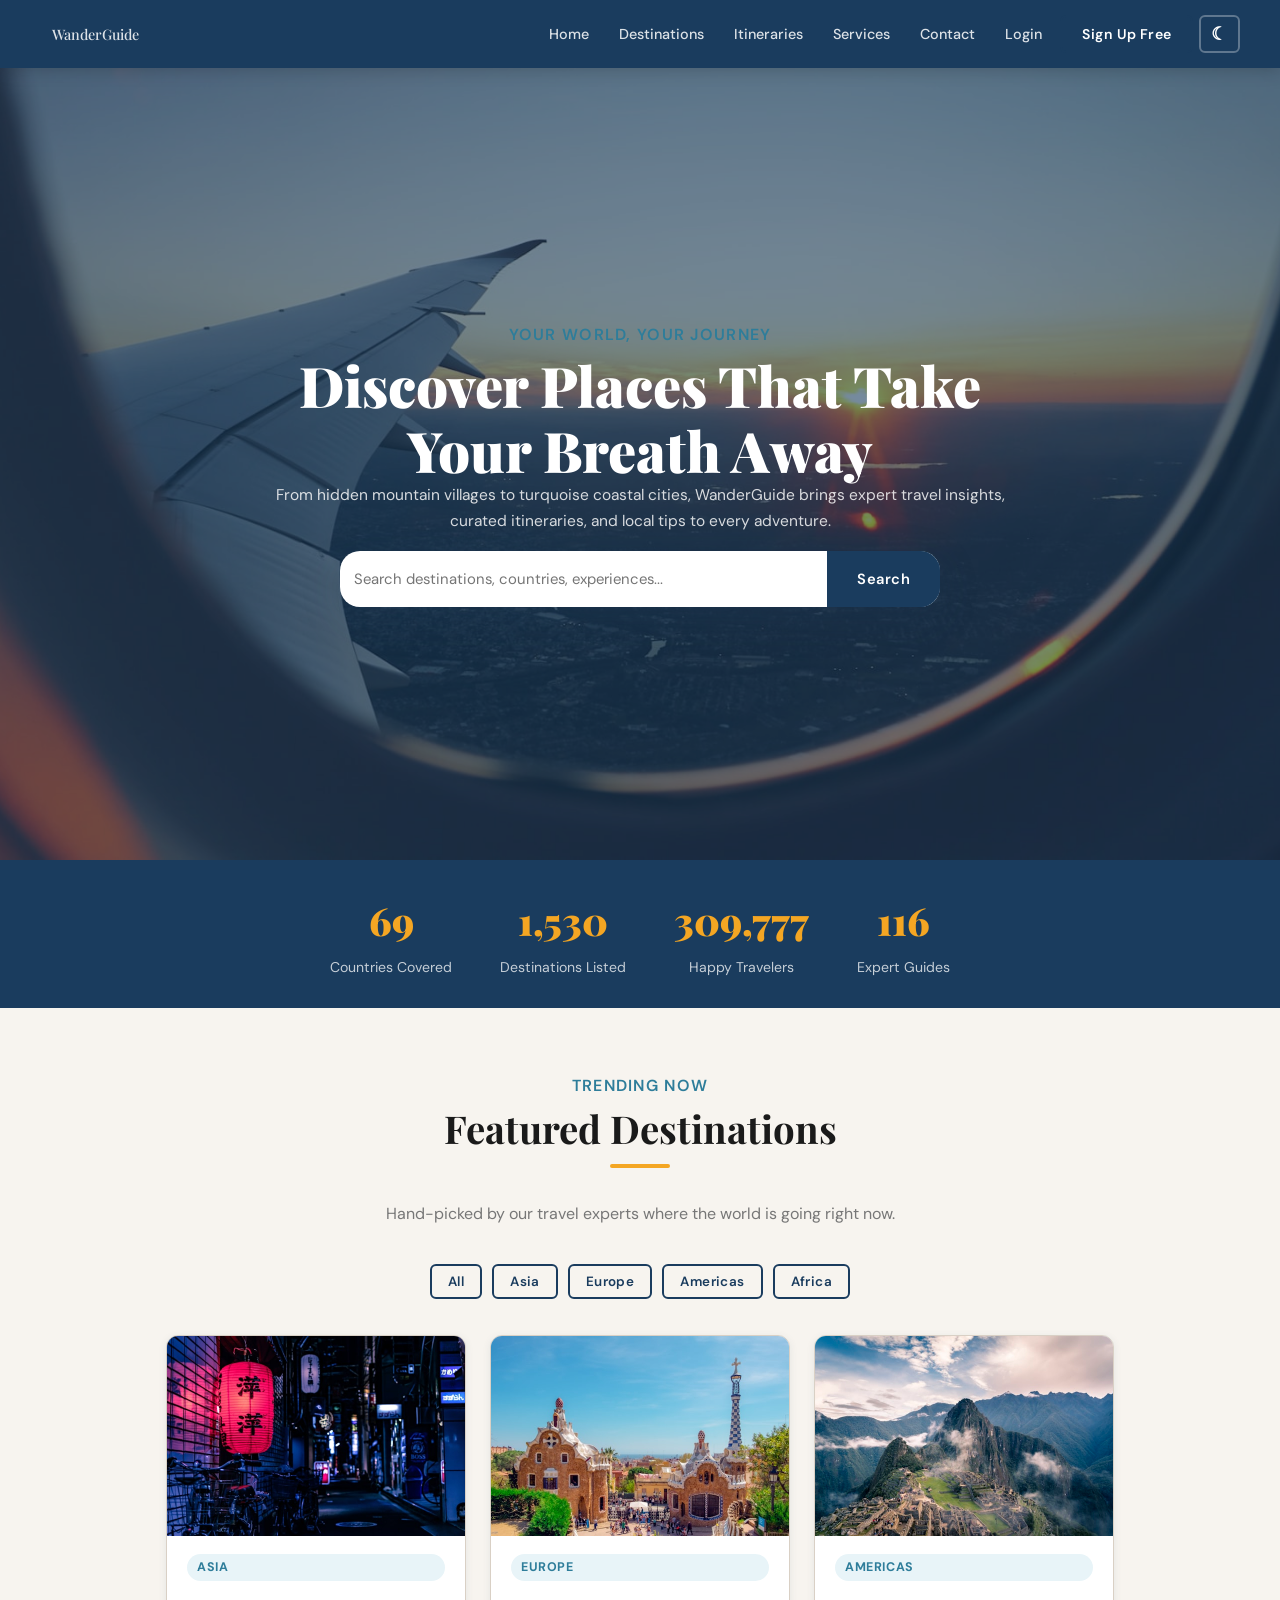
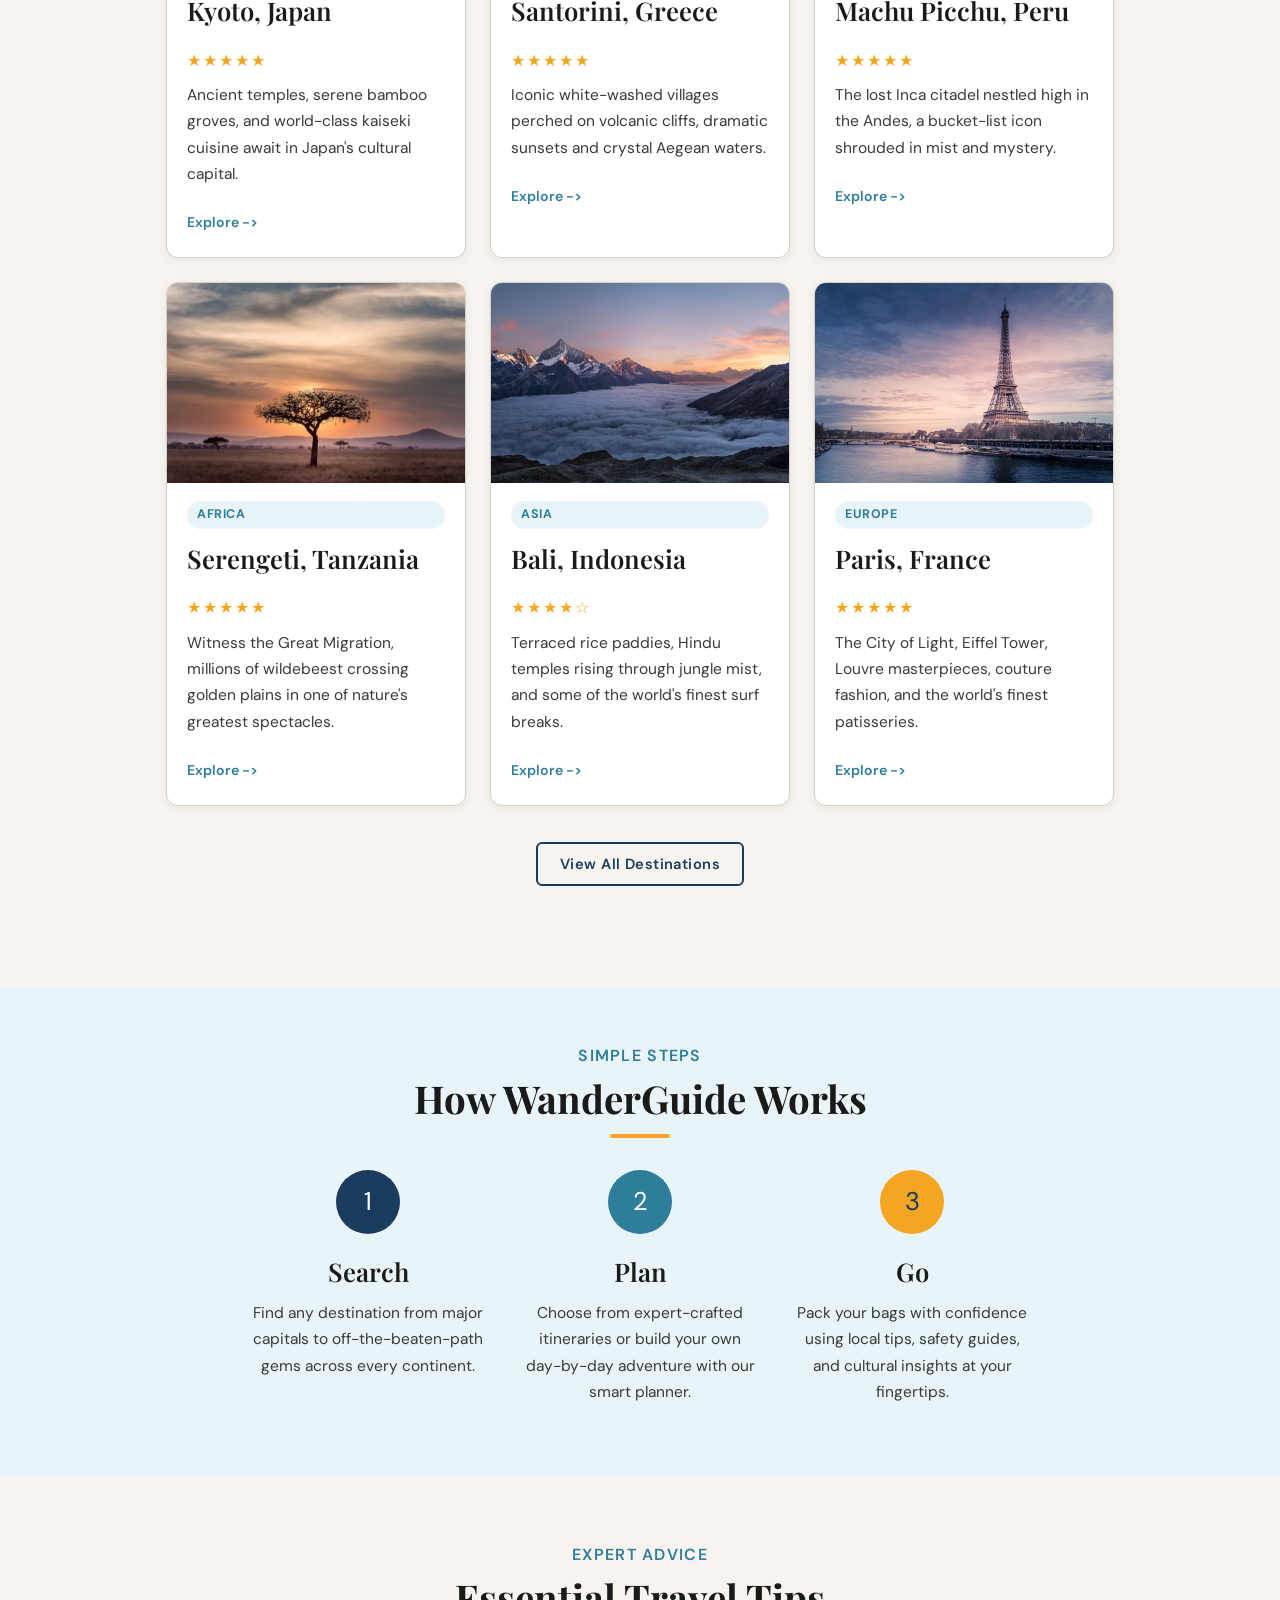
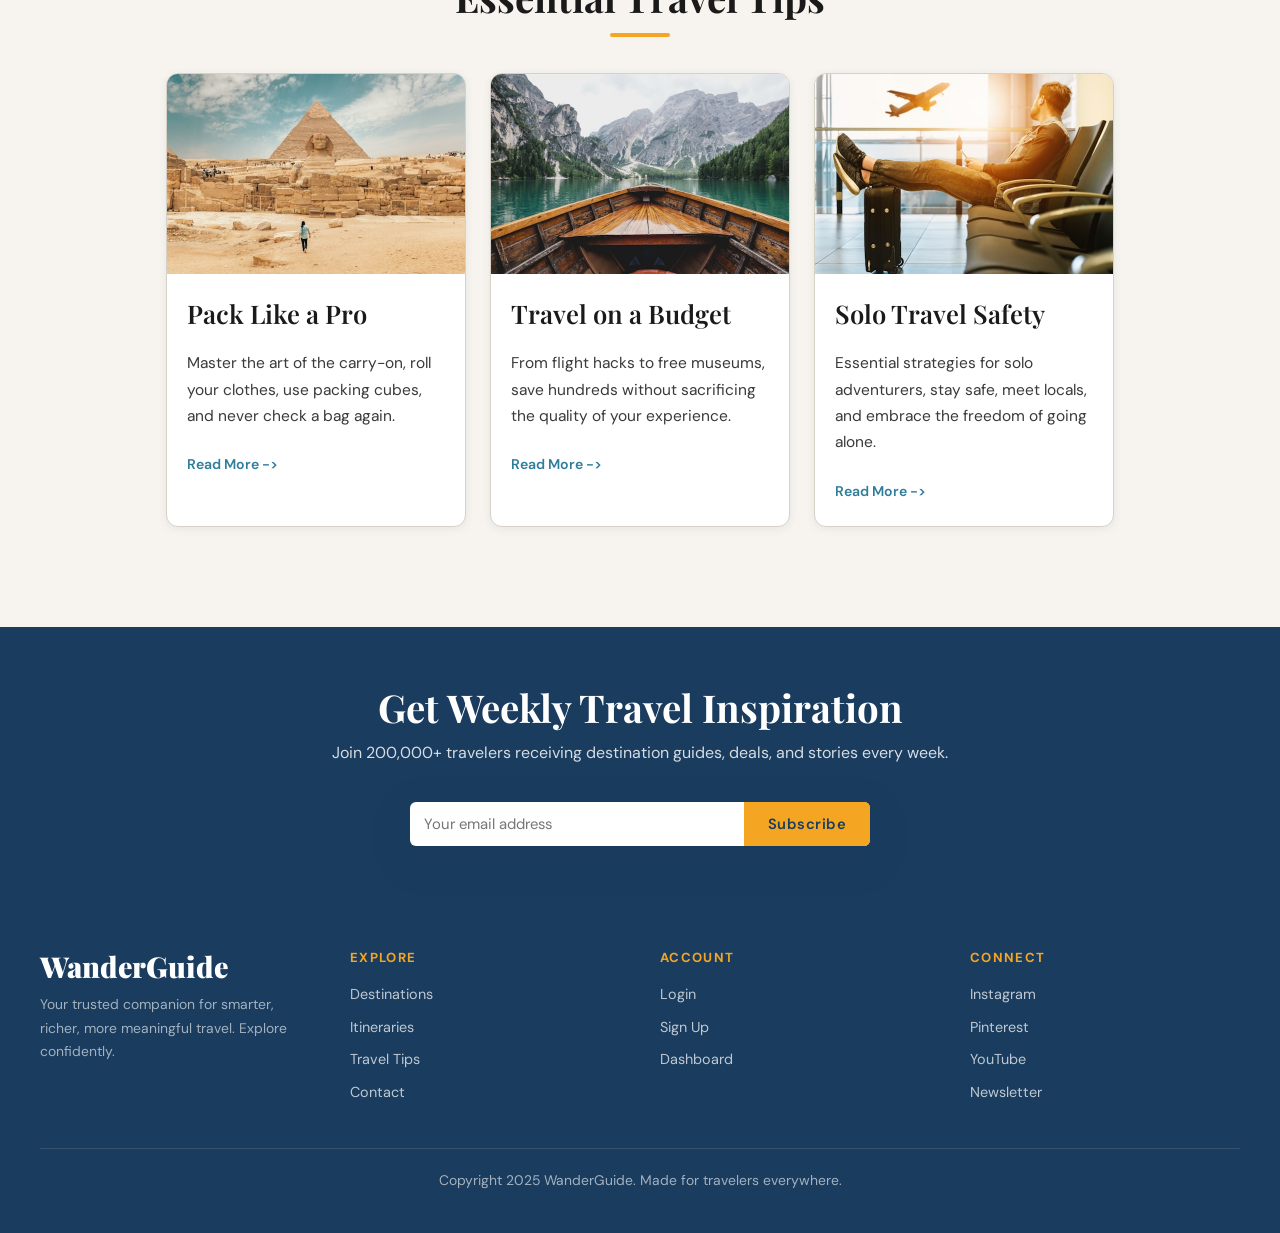
==== commit 5ae8654d: "Updated images" ====
--- a/TravelGuide/index.html
+++ b/TravelGuide/index.html
@@ -33,7 +33,7 @@
   </nav>
 
   <section class="hero">
-    <img class="hero-bg" src="https://images.unsplash.com/photo-1488085061387-422e29b40080?w=1600&q=80" alt="World travel hero">
+    <img class="hero-bg" src="sources/hero-world.jpg" alt="World travel hero">
     <div class="hero-content">
       <h4>Your World, Your Journey</h4>
       <h1>Discover Places That Take Your Breath Away</h1>
@@ -82,7 +82,7 @@
 
     <div class="card-container">
       <div class="card reveal" data-category="asia">
-        <img src="https://images.unsplash.com/photo-1528360983277-13d401cdc186?w=600&q=80" alt="Kyoto, Japan">
+        <img src="sources/dest-kyoto.jpg" alt="Kyoto, Japan">
         <div class="card-body">
           <span class="tag">Asia</span>
           <h3>Kyoto, Japan</h3>
@@ -93,7 +93,7 @@
       </div>
 
       <div class="card reveal" data-category="europe">
-        <img src="https://images.unsplash.com/photo-1523531294919-4bcd7c65e216?w=600&q=80" alt="Santorini, Greece">
+        <img src="sources/dest-santorini.jpg" alt="Santorini, Greece">
         <div class="card-body">
           <span class="tag">Europe</span>
           <h3>Santorini, Greece</h3>
@@ -104,7 +104,7 @@
       </div>
 
       <div class="card reveal" data-category="americas">
-        <img src="https://images.unsplash.com/photo-1526392060635-9d6019884377?w=600&q=80" alt="Machu Picchu, Peru">
+        <img src="sources/dest-machu-picchu.jpg" alt="Machu Picchu, Peru">
         <div class="card-body">
           <span class="tag">Americas</span>
           <h3>Machu Picchu, Peru</h3>
@@ -115,7 +115,7 @@
       </div>
 
       <div class="card reveal" data-category="africa">
-        <img src="https://images.unsplash.com/photo-1516026672322-bc52d61a55d5?w=600&q=80" alt="Serengeti, Tanzania">
+        <img src="sources/dest-serengeti.jpg" alt="Serengeti, Tanzania">
         <div class="card-body">
           <span class="tag">Africa</span>
           <h3>Serengeti, Tanzania</h3>
@@ -126,7 +126,7 @@
       </div>
 
       <div class="card reveal" data-category="asia">
-        <img src="https://images.unsplash.com/photo-1506905925346-21bda4d32df4?w=600&q=80" alt="Bali, Indonesia">
+        <img src="sources/dest-bali.jpg" alt="Bali, Indonesia">
         <div class="card-body">
           <span class="tag">Asia</span>
           <h3>Bali, Indonesia</h3>
@@ -137,7 +137,7 @@
       </div>
 
       <div class="card reveal" data-category="europe">
-        <img src="https://images.unsplash.com/photo-1502602898657-3e91760cbb34?w=600&auto=format&fit=crop&q=60&ixlib=rb-4.1.0&ixid=M3wxMjA3fDB8MHxzZWFyY2h8NHx8cGFyaXN8ZW58MHx8MHx8fDA%3D" alt="Paris, France">
+        <img src="sources/dest-paris.jpg" alt="Paris, France">
         <div class="card-body">
           <span class="tag">Europe</span>
           <h3>Paris, France</h3>
@@ -184,7 +184,7 @@
     <div class="divider"></div>
     <div class="card-container">
       <div class="card reveal">
-        <img src="https://images.unsplash.com/photo-1553913861-c0fddf2619ee?w=600&q=80" alt="Packing tips">
+        <img src="sources/tips-packing.jpg" alt="Packing tips">
         <div class="card-body">
           <h3>Pack Like a Pro</h3>
           <p>Master the art of the carry-on, roll your clothes, use packing cubes, and never check a bag again.</p>
@@ -192,7 +192,7 @@
         </div>
       </div>
       <div class="card reveal">
-        <img src="https://images.unsplash.com/photo-1476514525535-07fb3b4ae5f1?w=600&q=80" alt="Budget travel">
+        <img src="sources/tips-budget.jpg" alt="Budget travel">
         <div class="card-body">
           <h3>Travel on a Budget</h3>
           <p>From flight hacks to free museums, save hundreds without sacrificing the quality of your experience.</p>
@@ -200,7 +200,7 @@
         </div>
       </div>
       <div class="card reveal">
-        <img src="https://images.unsplash.com/photo-1530521954074-e64f6810b32d?w=600&q=80" alt="Solo travel">
+        <img src="sources/tips-solo.jpg" alt="Solo travel">
         <div class="card-body">
           <h3>Solo Travel Safety</h3>
           <p>Essential strategies for solo adventurers, stay safe, meet locals, and embrace the freedom of going alone.</p>
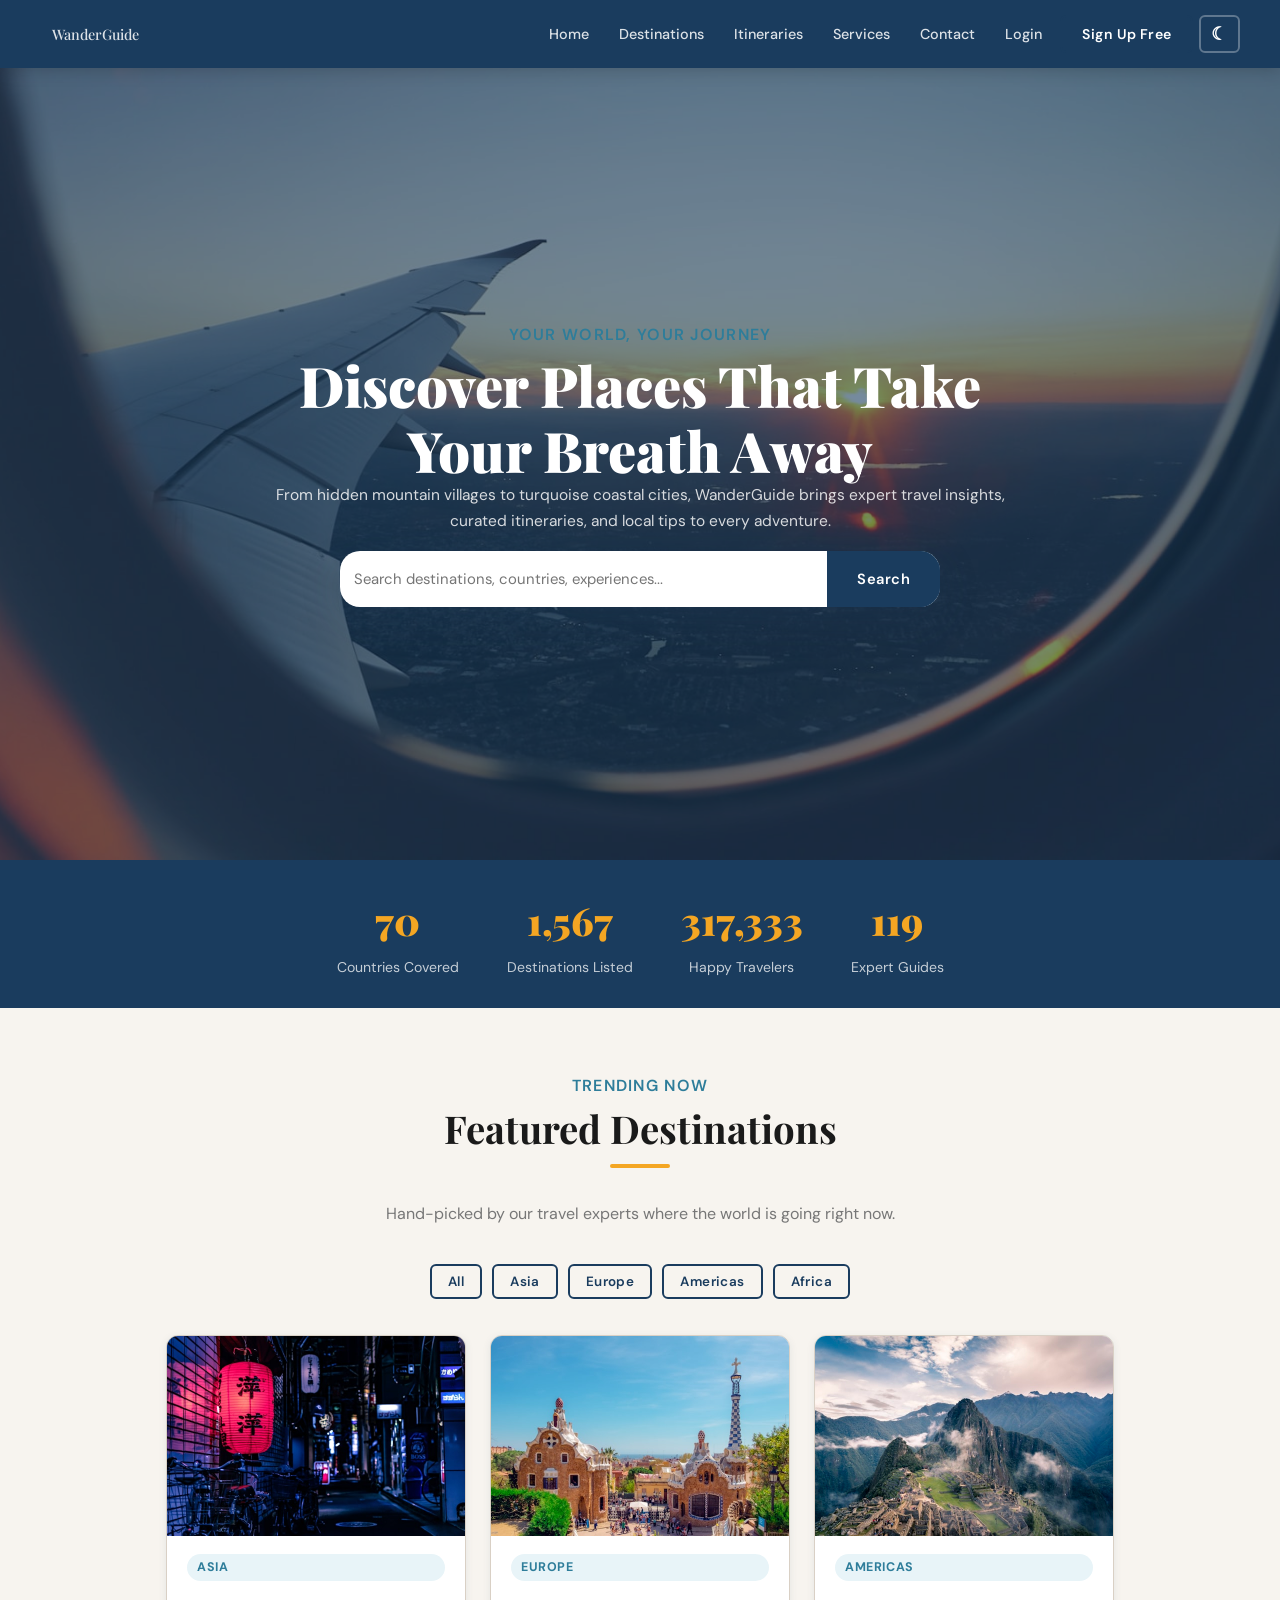
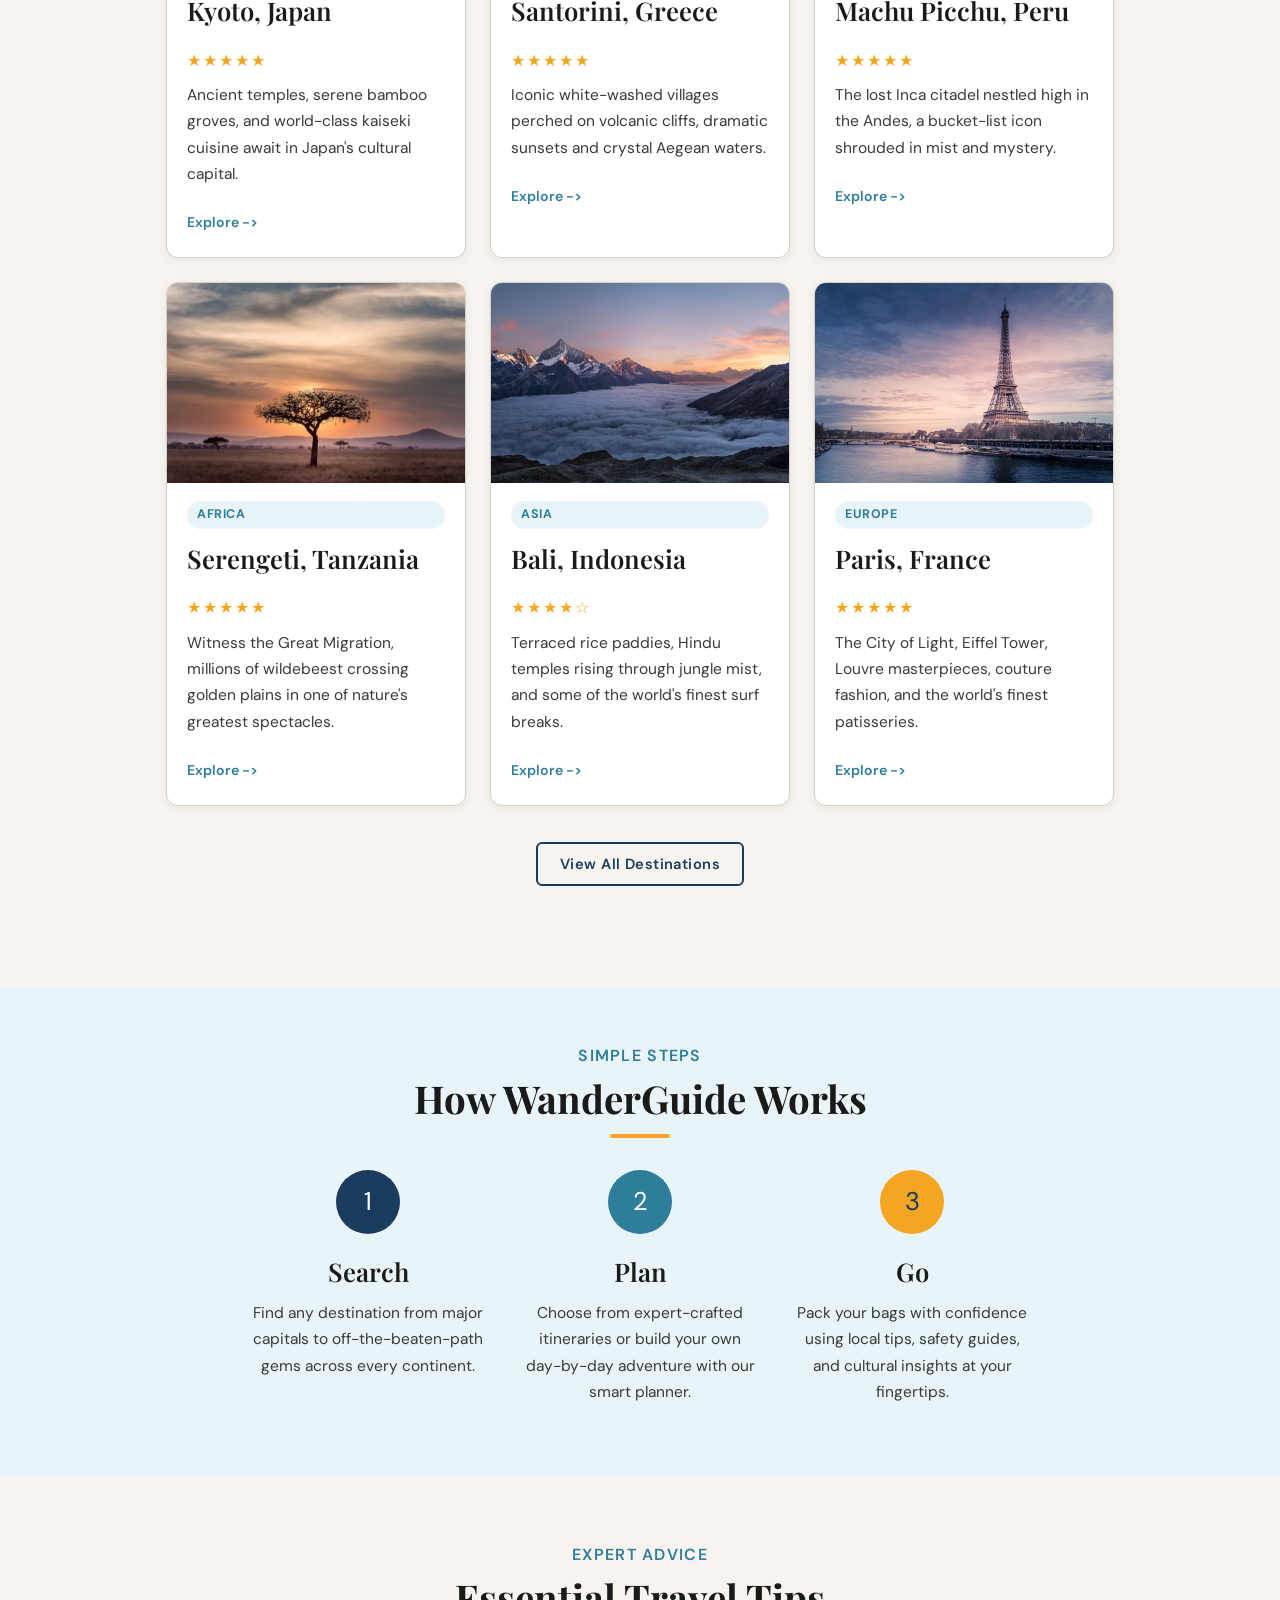
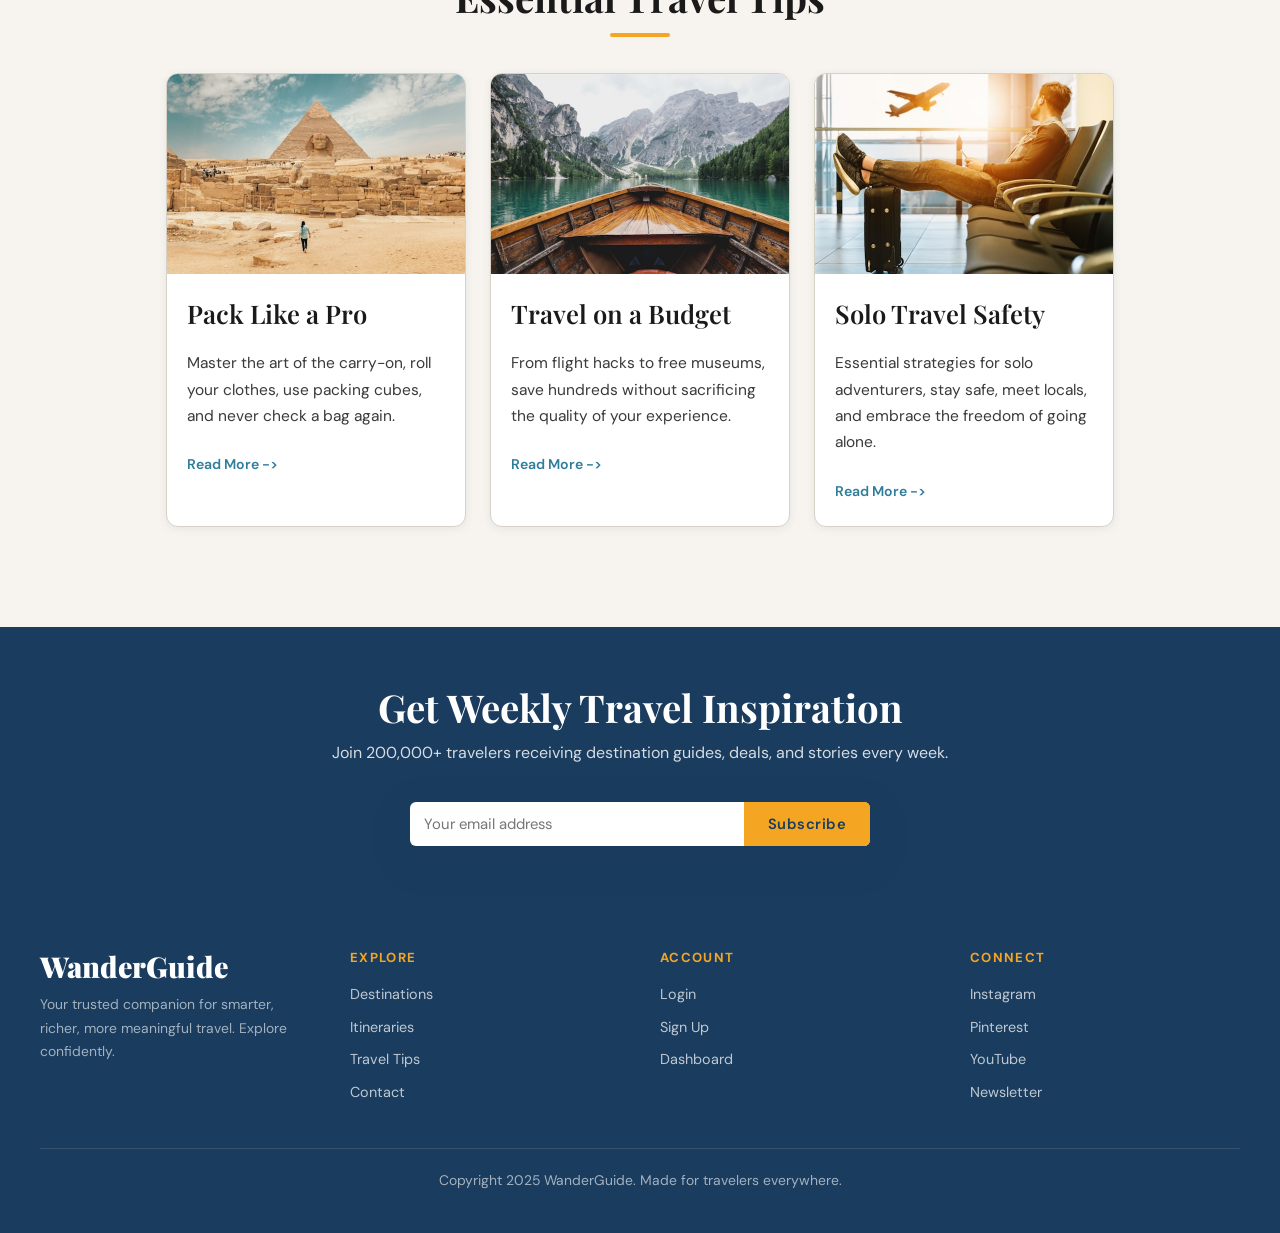
==== commit 6f7f77e6: ""Added Dashboard"" ====
--- a/TravelGuide/index.html
+++ b/TravelGuide/index.html
@@ -27,6 +27,8 @@
       <li><a href="pages/services.html">Services</a></li>
       <li><a href="pages/contact.html">Contact</a></li>
       <li><a href="pages/login.html">Login</a></li>
+      
+
       <li><button onclick="location.href='pages/signup.html'">Sign Up Free</button></li>
       <li><button class="theme-toggle" id="themeToggle" onclick="toggleTheme()">Moon</button></li>
     </ul>
